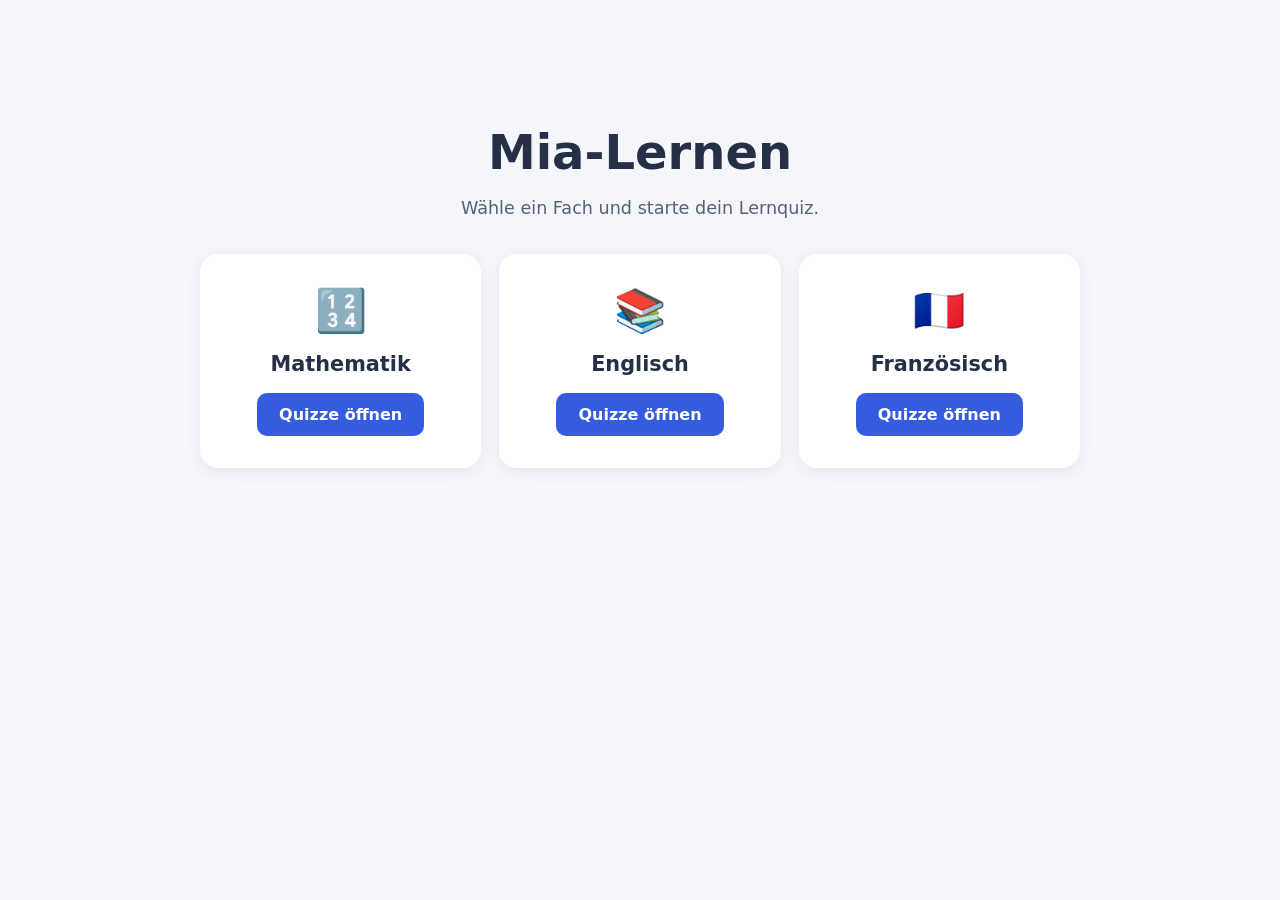
==== index.html @ 2c47d6ae "Add public learning app landing page" ====
<!DOCTYPE html>
<html lang="de">
<head>
  <meta charset="UTF-8">
  <meta name="viewport" content="width=device-width, initial-scale=1">
  <meta name="description" content="Interaktive Lernquizze für Mathematik, Englisch und Französisch.">
  <title>Mia-Lernen</title>
  <style>
    :root { color-scheme: light; font-family: system-ui, -apple-system, Segoe UI, sans-serif; }
    * { box-sizing: border-box; }
    body { background: #f4f6fb; color: #253047; margin: 0; padding: 24px; }
    main { max-width: 880px; margin: min(12vh, 100px) auto; text-align: center; }
    h1 { font-size: clamp(2rem, 5vw, 3rem); margin-bottom: 12px; }
    .intro { color: #536179; font-size: 1.1rem; }
    .subjects { display: grid; grid-template-columns: repeat(auto-fit, minmax(200px, 1fr)); gap: 18px; margin-top: 36px; }
    .subject { background: white; border-radius: 18px; padding: 32px 16px; box-shadow: 0 4px 16px #172b4d12; }
    .emoji { font-size: 42px; }
    .subject h2 { font-size: 1.3rem; }
    .subject a { display: inline-block; background: #355cde; color: white; padding: 12px 22px; border-radius: 10px; text-decoration: none; font-weight: 650; }
    .subject a:hover, .subject a:focus-visible { background: #2649bd; }
  </style>
</head>
<body>
  <main>
    <h1>Mia-Lernen</h1>
    <p class="intro">Wähle ein Fach und starte dein Lernquiz.</p>
    <div class="subjects">
      <section class="subject">
        <div class="emoji" aria-hidden="true">🔢</div>
        <h2>Mathematik</h2>
        <a href="mathe.html">Quizze öffnen</a>
      </section>
      <section class="subject">
        <div class="emoji" aria-hidden="true">📚</div>
        <h2>Englisch</h2>
        <a href="englisch.html">Quizze öffnen</a>
      </section>
      <section class="subject">
        <div class="emoji" aria-hidden="true">🇫🇷</div>
        <h2>Französisch</h2>
        <a href="franzoesisch.html">Quizze öffnen</a>
      </section>
    </div>
  </main>
</body>
</html>
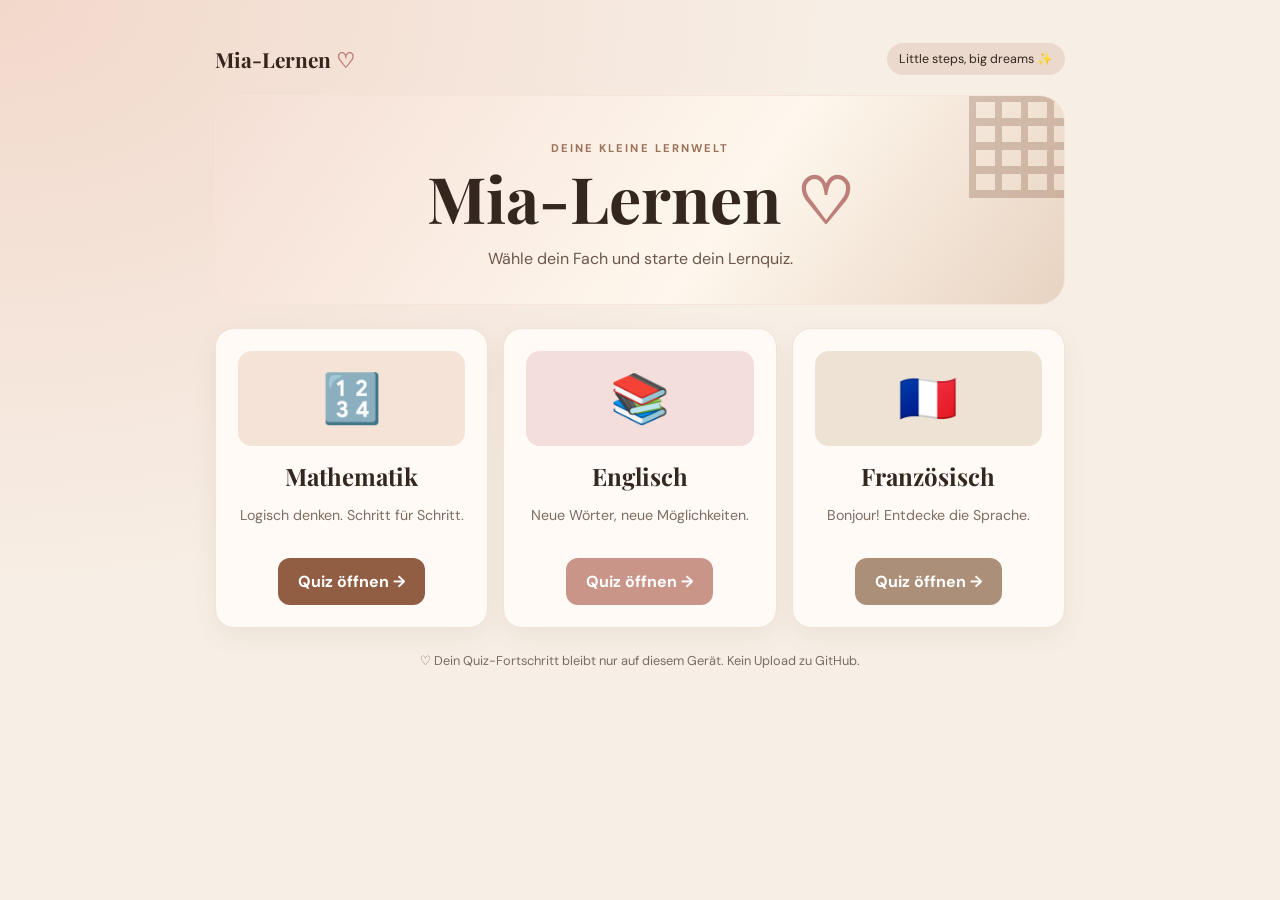
==== commit 31adb6d9: "Add warm fashion-inspired design and private adaptive quiz practice" ====
--- a/index.html
+++ b/index.html
@@ -1,46 +1 @@
-<!DOCTYPE html>
-<html lang="de">
-<head>
-  <meta charset="UTF-8">
-  <meta name="viewport" content="width=device-width, initial-scale=1">
-  <meta name="description" content="Interaktive Lernquizze für Mathematik, Englisch und Französisch.">
-  <title>Mia-Lernen</title>
-  <style>
-    :root { color-scheme: light; font-family: system-ui, -apple-system, Segoe UI, sans-serif; }
-    * { box-sizing: border-box; }
-    body { background: #f4f6fb; color: #253047; margin: 0; padding: 24px; }
-    main { max-width: 880px; margin: min(12vh, 100px) auto; text-align: center; }
-    h1 { font-size: clamp(2rem, 5vw, 3rem); margin-bottom: 12px; }
-    .intro { color: #536179; font-size: 1.1rem; }
-    .subjects { display: grid; grid-template-columns: repeat(auto-fit, minmax(200px, 1fr)); gap: 18px; margin-top: 36px; }
-    .subject { background: white; border-radius: 18px; padding: 32px 16px; box-shadow: 0 4px 16px #172b4d12; }
-    .emoji { font-size: 42px; }
-    .subject h2 { font-size: 1.3rem; }
-    .subject a { display: inline-block; background: #355cde; color: white; padding: 12px 22px; border-radius: 10px; text-decoration: none; font-weight: 650; }
-    .subject a:hover, .subject a:focus-visible { background: #2649bd; }
-  </style>
-</head>
-<body>
-  <main>
-    <h1>Mia-Lernen</h1>
-    <p class="intro">Wähle ein Fach und starte dein Lernquiz.</p>
-    <div class="subjects">
-      <section class="subject">
-        <div class="emoji" aria-hidden="true">🔢</div>
-        <h2>Mathematik</h2>
-        <a href="mathe.html">Quizze öffnen</a>
-      </section>
-      <section class="subject">
-        <div class="emoji" aria-hidden="true">📚</div>
-        <h2>Englisch</h2>
-        <a href="englisch.html">Quizze öffnen</a>
-      </section>
-      <section class="subject">
-        <div class="emoji" aria-hidden="true">🇫🇷</div>
-        <h2>Französisch</h2>
-        <a href="franzoesisch.html">Quizze öffnen</a>
-      </section>
-    </div>
-  </main>
-</body>
-</html>
+<!doctype html><html lang="de"><head><meta charset="utf-8"><meta name="viewport" content="width=device-width,initial-scale=1"><meta name="description" content="Mia-Lernen: Quizze für Mathematik, Englisch und Französisch"><title>Mia-Lernen</title><link rel="stylesheet" href="./style.css"></head><body><main><header class="top"><a class="brand" href="./index.html">Mia-Lernen <span class="heart">♡</span></a><span class="tag">Little steps, big dreams ✨</span></header><section class="hero"><div class="eyebrow">Deine kleine Lernwelt</div><h1>Mia-Lernen <span class="heart">♡</span></h1><p>Wähle dein Fach und starte dein Lernquiz.</p></section><div class="subjects"><section class="subject"><div class="emoji" aria-hidden="true">🔢</div><h2>Mathematik</h2><p>Logisch denken. Schritt für Schritt.</p><a href="./mathe.html">Quiz öffnen →</a></section><section class="subject"><div class="emoji" aria-hidden="true">📚</div><h2>Englisch</h2><p>Neue Wörter, neue Möglichkeiten.</p><a href="./englisch.html">Quiz öffnen →</a></section><section class="subject"><div class="emoji" aria-hidden="true">🇫🇷</div><h2>Französisch</h2><p>Bonjour! Entdecke die Sprache.</p><a href="./franzoesisch.html">Quiz öffnen →</a></section></div><p class="privacy">♡ Dein Quiz-Fortschritt bleibt nur auf diesem Gerät. Kein Upload zu GitHub.</p></main></body></html>
--- a/style.css
+++ b/style.css
@@ -0,0 +1,2 @@
+@import url('https://fonts.googleapis.com/css2?family=DM+Sans:wght@400;500;600;700&family=Playfair+Display:wght@500;600;700&display=swap');
+:root{font-family:"DM Sans",system-ui,sans-serif;color:#33271f;background:#f7efe6}*{box-sizing:border-box}body{margin:0;min-height:100vh;background:radial-gradient(ellipse at top left,#f2d8cb 0%,transparent 48%),#f7efe6;padding:18px}h1,h2,h3{font-family:"Playfair Display",Georgia,serif}a{color:#855c46}main{max-width:850px;margin:25px auto}.top{display:flex;justify-content:space-between;align-items:center;gap:14px;margin-bottom:20px}.brand{font-family:"Playfair Display",serif;font-size:1.3rem;font-weight:700;text-decoration:none;color:#34241c}.tag{font-size:.78rem;background:#ead9cc;border-radius:99px;padding:8px 12px}.hero{text-align:center;padding:45px 18px 35px;border-radius:26px;background:linear-gradient(125deg,#f5dfd5 0%,#fef7ed 60%,#e8d3c1 100%);border:1px solid #f6e4d9;position:relative;overflow:hidden}.hero:before{content:"";position:absolute;width:150px;height:150px;right:-55px;top:-48px;opacity:.28;background:repeating-linear-gradient(0deg,#7f5138 0 8px,transparent 8px 24px),repeating-linear-gradient(90deg,#7f5138 0 7px,transparent 7px 26px)}.hero h1{font-size:clamp(2.5rem,7vw,4rem);margin:0 0 8px}.hero p{margin:0;color:#6c564a}.eyebrow{letter-spacing:.18em;text-transform:uppercase;font-size:.7rem;font-weight:700;color:#9c715a}.subjects{display:grid;grid-template-columns:repeat(3,minmax(0,1fr));gap:15px;margin-top:23px}.subject,.panel{background:#fffaf5;border:1px solid #f0e3d7;border-radius:19px;padding:22px;box-shadow:0 9px 26px #56331c12}.subject{text-align:center}.subject .emoji{font-size:3rem;background:#f4e3d6;border-radius:14px;padding:16px 0;margin-bottom:14px}.subject:nth-child(2) .emoji{background:#f3dedc}.subject:nth-child(3) .emoji{background:#eee2d4}.subject h2{margin:4px 0 8px;font-size:1.5rem}.subject p{font-size:.89rem;color:#7d6d62;min-height:38px}.btn,.subject a{display:inline-block;background:#925e43;color:white;padding:13px 20px;border-radius:12px;text-decoration:none;border:0;cursor:pointer;font:inherit;font-weight:700}.subject:nth-child(2) a{background:#ca9589}.subject:nth-child(3) a{background:#ac8f78}.btn:hover,.subject a:hover{filter:brightness(.94)}.btn:disabled{opacity:.45;cursor:default}.muted{color:#796b63}.panel{margin:18px 0}.pill{background:#f4e3d6;padding:8px 12px;border-radius:99px;font-size:.8rem}.tip{border-left:4px solid #c29378;background:#f8ede3;padding:15px;border-radius:12px;margin:18px 0}.tip strong{color:#805439}.tip p{margin:7px 0 13px}.option{display:block;width:100%;padding:15px;text-align:left;font:inherit;border:1.5px solid #ddc9ba;border-radius:13px;background:#fffaf5;margin:10px 0;cursor:pointer;color:#392b23}.option:hover:not(:disabled){border-color:#a16d51;background:#fcf0e6}.option:disabled{cursor:default}.right{background:#e7f5e9;border-color:#43875b}.wrong{background:#fce9e8;border-color:#bc6a62}.hidden{display:none}.bar{background:#e7d9cf;border-radius:99px;height:9px;overflow:hidden}.bar>div{background:#ad8064;height:100%;transition:width .25s}.privacy{font-size:.8rem;color:#796b63;text-align:center;margin:24px 0}.center{text-align:center}.feedback{background:#f6e6da;border-radius:12px;padding:14px;margin:14px 0}.stats{display:flex;flex-wrap:wrap;gap:9px;margin:15px 0}.stats span{background:#f0e3d7;border-radius:12px;padding:9px 13px;font-size:.85rem}.heart{color:#bc7f79}@media(max-width:640px){.subjects{grid-template-columns:1fr}.hero{padding:36px 15px}.subject p{min-height:auto}main{margin:12px auto}h1{font-size:2rem}}
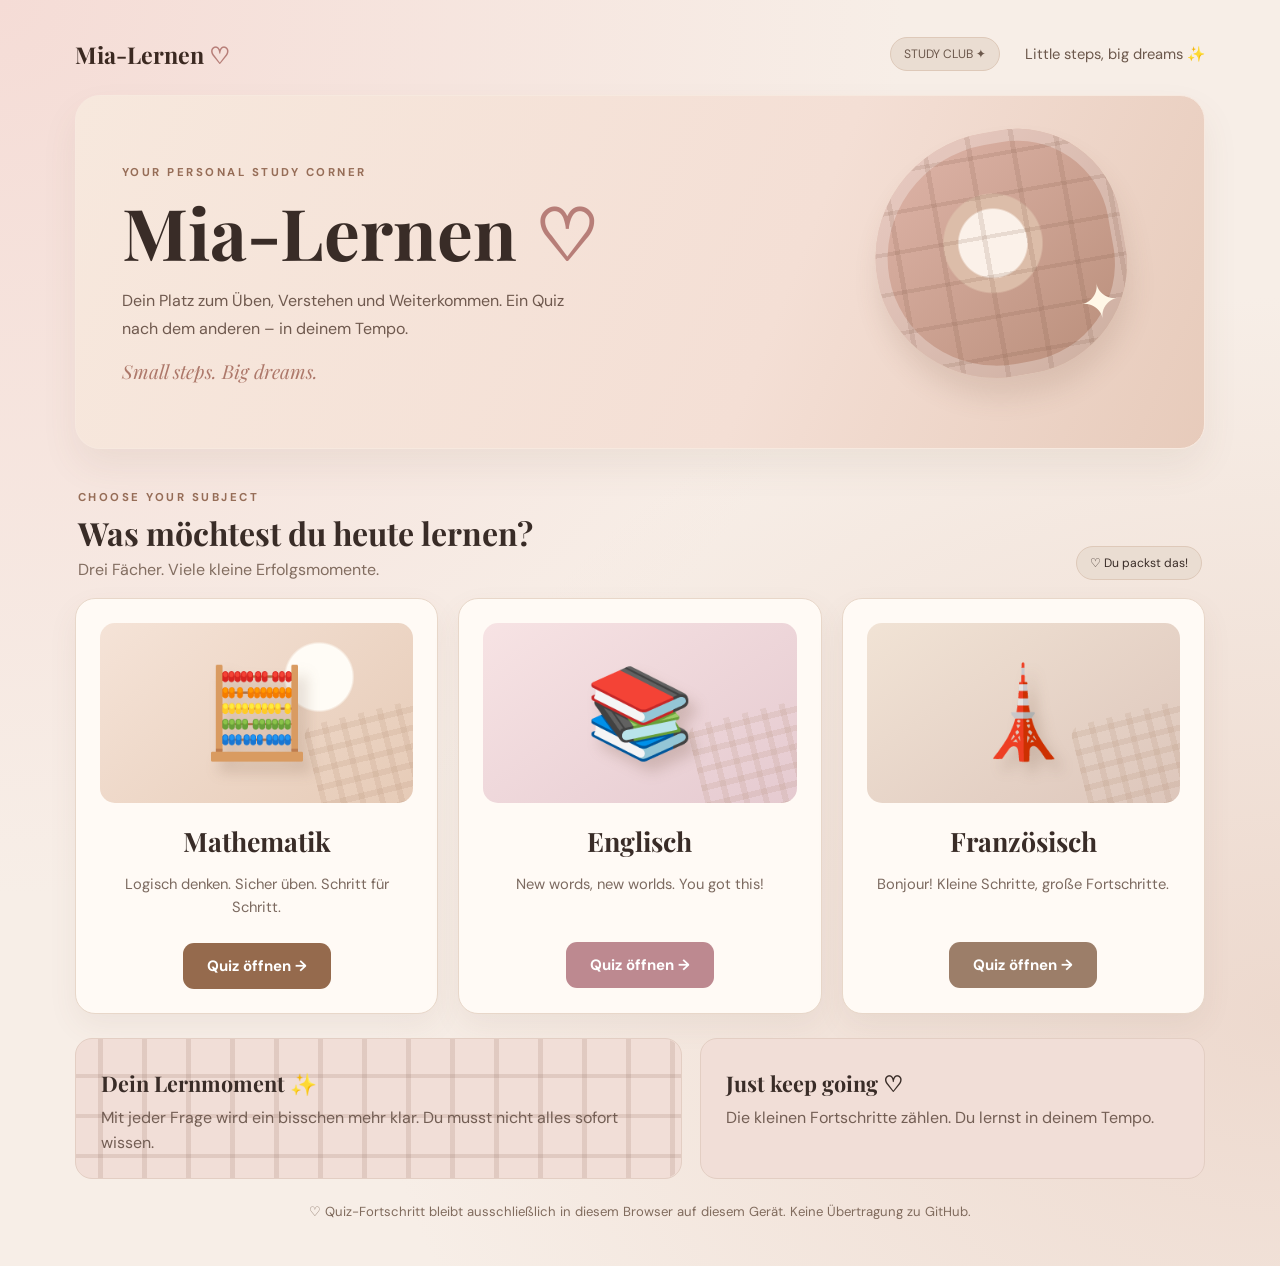
==== commit f1719c25: "Polish editorial study design: index.html" ====
--- a/index.html
+++ b/index.html
@@ -1 +1 @@
-<!doctype html><html lang="de"><head><meta charset="utf-8"><meta name="viewport" content="width=device-width,initial-scale=1"><meta name="description" content="Mia-Lernen: Quizze für Mathematik, Englisch und Französisch"><title>Mia-Lernen</title><link rel="stylesheet" href="./style.css"></head><body><main><header class="top"><a class="brand" href="./index.html">Mia-Lernen <span class="heart">♡</span></a><span class="tag">Little steps, big dreams ✨</span></header><section class="hero"><div class="eyebrow">Deine kleine Lernwelt</div><h1>Mia-Lernen <span class="heart">♡</span></h1><p>Wähle dein Fach und starte dein Lernquiz.</p></section><div class="subjects"><section class="subject"><div class="emoji" aria-hidden="true">🔢</div><h2>Mathematik</h2><p>Logisch denken. Schritt für Schritt.</p><a href="./mathe.html">Quiz öffnen →</a></section><section class="subject"><div class="emoji" aria-hidden="true">📚</div><h2>Englisch</h2><p>Neue Wörter, neue Möglichkeiten.</p><a href="./englisch.html">Quiz öffnen →</a></section><section class="subject"><div class="emoji" aria-hidden="true">🇫🇷</div><h2>Französisch</h2><p>Bonjour! Entdecke die Sprache.</p><a href="./franzoesisch.html">Quiz öffnen →</a></section></div><p class="privacy">♡ Dein Quiz-Fortschritt bleibt nur auf diesem Gerät. Kein Upload zu GitHub.</p></main></body></html>+<!doctype html><html lang="de"><head><meta charset="utf-8"><meta name="viewport" content="width=device-width,initial-scale=1"><meta name="description" content="Mia-Lernen: Mathematik, Englisch und Französisch spielerisch üben"><title>Mia-Lernen</title><link rel="stylesheet" href="./style.css"></head><body><main><header class="top"><a class="brand" href="./index.html">Mia-Lernen <span class="heart">♡</span></a><nav class="topnav" aria-label="Navigation"><span class="tag">STUDY CLUB ✦</span><span>Little steps, big dreams ✨</span></nav></header><section class="hero"><div class="hero-copy"><span class="eyebrow">Your personal study corner</span><h1>Mia-Lernen <span class="heart">♡</span></h1><p>Dein Platz zum Üben, Verstehen und Weiterkommen. Ein Quiz nach dem anderen – in deinem Tempo.</p><span class="motto">Small steps. Big dreams.</span></div><div class="hero-ornament" aria-hidden="true"></div></section><div class="home-intro"><div><span class="eyebrow">CHOOSE YOUR SUBJECT</span><h2>Was möchtest du heute lernen?</h2><p>Drei Fächer. Viele kleine Erfolgsmomente.</p></div><span class="tag">♡ Du packst das!</span></div><div class="subjects"><article class="subject subject-mathe"><div class="subject-art" aria-hidden="true"><span>🧮</span></div><h2>Mathematik</h2><p>Logisch denken. Sicher üben. Schritt für Schritt.</p><a href="./mathe.html">Quiz öffnen →</a></article><article class="subject subject-englisch"><div class="subject-art" aria-hidden="true"><span>📚</span></div><h2>Englisch</h2><p>New words, new worlds. You got this!</p><a href="./englisch.html">Quiz öffnen →</a></article><article class="subject subject-franzoesisch"><div class="subject-art" aria-hidden="true"><span>🗼</span></div><h2>Französisch</h2><p>Bonjour! Kleine Schritte, große Fortschritte.</p><a href="./franzoesisch.html">Quiz öffnen →</a></article></div><div class="home-foot"><section class="mini-note plaid"><h3>Dein Lernmoment ✨</h3><p>Mit jeder Frage wird ein bisschen mehr klar. Du musst nicht alles sofort wissen.</p></section><section class="mini-note"><h3>Just keep going ♡</h3><p>Die kleinen Fortschritte zählen. Du lernst in deinem Tempo.</p></section></div><p class="privacy">♡ Quiz-Fortschritt bleibt ausschließlich in diesem Browser auf diesem Gerät. Keine Übertragung zu GitHub.</p></main></body></html>
--- a/style.css
+++ b/style.css
@@ -1,2 +1,2 @@
-@import url('https://fonts.googleapis.com/css2?family=DM+Sans:wght@400;500;600;700&family=Playfair+Display:wght@500;600;700&display=swap');
-:root{font-family:"DM Sans",system-ui,sans-serif;color:#33271f;background:#f7efe6}*{box-sizing:border-box}body{margin:0;min-height:100vh;background:radial-gradient(ellipse at top left,#f2d8cb 0%,transparent 48%),#f7efe6;padding:18px}h1,h2,h3{font-family:"Playfair Display",Georgia,serif}a{color:#855c46}main{max-width:850px;margin:25px auto}.top{display:flex;justify-content:space-between;align-items:center;gap:14px;margin-bottom:20px}.brand{font-family:"Playfair Display",serif;font-size:1.3rem;font-weight:700;text-decoration:none;color:#34241c}.tag{font-size:.78rem;background:#ead9cc;border-radius:99px;padding:8px 12px}.hero{text-align:center;padding:45px 18px 35px;border-radius:26px;background:linear-gradient(125deg,#f5dfd5 0%,#fef7ed 60%,#e8d3c1 100%);border:1px solid #f6e4d9;position:relative;overflow:hidden}.hero:before{content:"";position:absolute;width:150px;height:150px;right:-55px;top:-48px;opacity:.28;background:repeating-linear-gradient(0deg,#7f5138 0 8px,transparent 8px 24px),repeating-linear-gradient(90deg,#7f5138 0 7px,transparent 7px 26px)}.hero h1{font-size:clamp(2.5rem,7vw,4rem);margin:0 0 8px}.hero p{margin:0;color:#6c564a}.eyebrow{letter-spacing:.18em;text-transform:uppercase;font-size:.7rem;font-weight:700;color:#9c715a}.subjects{display:grid;grid-template-columns:repeat(3,minmax(0,1fr));gap:15px;margin-top:23px}.subject,.panel{background:#fffaf5;border:1px solid #f0e3d7;border-radius:19px;padding:22px;box-shadow:0 9px 26px #56331c12}.subject{text-align:center}.subject .emoji{font-size:3rem;background:#f4e3d6;border-radius:14px;padding:16px 0;margin-bottom:14px}.subject:nth-child(2) .emoji{background:#f3dedc}.subject:nth-child(3) .emoji{background:#eee2d4}.subject h2{margin:4px 0 8px;font-size:1.5rem}.subject p{font-size:.89rem;color:#7d6d62;min-height:38px}.btn,.subject a{display:inline-block;background:#925e43;color:white;padding:13px 20px;border-radius:12px;text-decoration:none;border:0;cursor:pointer;font:inherit;font-weight:700}.subject:nth-child(2) a{background:#ca9589}.subject:nth-child(3) a{background:#ac8f78}.btn:hover,.subject a:hover{filter:brightness(.94)}.btn:disabled{opacity:.45;cursor:default}.muted{color:#796b63}.panel{margin:18px 0}.pill{background:#f4e3d6;padding:8px 12px;border-radius:99px;font-size:.8rem}.tip{border-left:4px solid #c29378;background:#f8ede3;padding:15px;border-radius:12px;margin:18px 0}.tip strong{color:#805439}.tip p{margin:7px 0 13px}.option{display:block;width:100%;padding:15px;text-align:left;font:inherit;border:1.5px solid #ddc9ba;border-radius:13px;background:#fffaf5;margin:10px 0;cursor:pointer;color:#392b23}.option:hover:not(:disabled){border-color:#a16d51;background:#fcf0e6}.option:disabled{cursor:default}.right{background:#e7f5e9;border-color:#43875b}.wrong{background:#fce9e8;border-color:#bc6a62}.hidden{display:none}.bar{background:#e7d9cf;border-radius:99px;height:9px;overflow:hidden}.bar>div{background:#ad8064;height:100%;transition:width .25s}.privacy{font-size:.8rem;color:#796b63;text-align:center;margin:24px 0}.center{text-align:center}.feedback{background:#f6e6da;border-radius:12px;padding:14px;margin:14px 0}.stats{display:flex;flex-wrap:wrap;gap:9px;margin:15px 0}.stats span{background:#f0e3d7;border-radius:12px;padding:9px 13px;font-size:.85rem}.heart{color:#bc7f79}@media(max-width:640px){.subjects{grid-template-columns:1fr}.hero{padding:36px 15px}.subject p{min-height:auto}main{margin:12px auto}h1{font-size:2rem}}+@import url('https://fonts.googleapis.com/css2?family=DM+Sans:wght@400;500;600;700&family=Playfair+Display:wght@400;500;600;700&display=swap');
+:root{font-family:"DM Sans",system-ui,sans-serif;background:#f7eee7;color:#392c27}*{box-sizing:border-box}body{margin:0;min-height:100vh;background:radial-gradient(ellipse at 0 0,#f5dcd6,transparent 50%),radial-gradient(ellipse at 100% 80%,#edd9ce,transparent 50%),#f7eee7;padding:22px}h1,h2,h3{font-family:"Playfair Display",Georgia,serif}a{color:#87583e}main{max-width:1130px;margin:15px auto}.top{display:flex;justify-content:space-between;align-items:center;gap:20px;margin-bottom:24px}.brand{text-decoration:none;color:#3b2921;font:700 1.45rem "Playfair Display",serif}.topnav{display:flex;align-items:center;gap:25px;font-size:.92rem;color:#6c584c}.topnav a{text-decoration:none}.tag{background:#eaddd2;border:1px solid #dec9b9;border-radius:30px;padding:8px 13px;font-size:.76rem}.hero{position:relative;overflow:hidden;border-radius:25px;background:linear-gradient(112deg,#f7e8dd,#f4dfd5 62%,#e7cbbb);min-height:294px;padding:64px 46px;display:flex;align-items:center;box-shadow:0 18px 36px #79594314;border:1px solid #f7e9df}.hero-copy{position:relative;z-index:2;width:67%}.hero h1{font-size:clamp(2.7rem,6vw,4.45rem);line-height:1.1;margin:12px 0}.hero p{color:#6f594e;max-width:480px;line-height:1.7}.eyebrow{letter-spacing:.22em;text-transform:uppercase;font-size:.71rem;font-weight:700;color:#966d57}.hero-ornament{position:absolute;right:7%;top:36px;width:250px;height:245px;border-radius:55% 45% 48% 52%;background:radial-gradient(circle at 48% 45%,#fbf1e9 0 18%,#dcbda9 19% 26%,transparent 27%),linear-gradient(145deg,#e0b6aa,#b88d79);box-shadow:inset 0 0 0 12px #ffffff4a,0 20px 26px #74534025;transform:rotate(-10deg)}.hero-ornament:before,.plaid:before{content:"";position:absolute;inset:0;background:repeating-linear-gradient(0deg,transparent 0 20px,#7f584525 20px 24px,transparent 24px 40px),repeating-linear-gradient(90deg,transparent 0 22px,#7f584525 22px 27px,transparent 27px 44px);border-radius:inherit}.hero-ornament:after{content:"✦";position:absolute;bottom:27px;right:15px;color:#fff7e7;font-size:48px}.home-intro{display:flex;align-items:end;justify-content:space-between;gap:15px;margin:36px 3px 18px}.home-intro h2{font-size:2rem;margin:5px 0}.home-intro p{color:#826d60;margin:0}.subjects{display:grid;grid-template-columns:repeat(3,minmax(0,1fr));gap:20px}.subject,.panel{background:#fffaf5;border:1px solid #e8d7c9;border-radius:20px;padding:24px;box-shadow:0 12px 30px #74534012}.subject{text-align:center;transition:transform .18s ease,box-shadow .18s ease}.subject:hover{transform:translateY(-3px);box-shadow:0 15px 35px #74534024}.subject-art{height:180px;border-radius:15px;display:grid;place-items:center;overflow:hidden;position:relative;background:radial-gradient(circle at 70% 30%,#fffcf6 0 13%,transparent 14%),linear-gradient(140deg,#f5e3d7,#e6cbb7)}.subject-art:before{content:"";position:absolute;width:120px;height:120px;background:repeating-linear-gradient(0deg,#a9826622 0 6px,transparent 6px 18px),repeating-linear-gradient(90deg,#a9826622 0 6px,transparent 6px 19px);transform:rotate(-14deg);right:-22px;bottom:-28px;border-radius:12px}.subject-art span{position:relative;font-size:5.5rem;filter:drop-shadow(8px 10px 7px #67452d35)}.subject-englisch .subject-art{background:linear-gradient(145deg,#f7e3e4,#e5cad0)}.subject-franzoesisch .subject-art{background:linear-gradient(145deg,#f1e3d5,#ddc6bb)}.subject h2{font-size:1.67rem;margin:20px 0 8px}.subject p{color:#7c6a60;font-size:.92rem;min-height:45px;line-height:1.55}.btn,.subject a{display:inline-block;border:0;border-radius:11px;background:#956a4d;color:#fff;font:700 .94rem "DM Sans",sans-serif;padding:13px 24px;text-decoration:none;cursor:pointer;transition:filter .15s}.subject a{margin-top:9px}.subject-englisch a{background:#bd8990}.subject-franzoesisch a{background:#9c7e69}.btn:hover,.subject a:hover{filter:brightness(.91)}.btn:disabled{opacity:.5;cursor:default}.home-foot{display:grid;grid-template-columns:1.2fr 1fr;gap:18px;margin-top:24px}.mini-note{background:#f1ded7;border:1px solid #e3cec3;border-radius:17px;padding:22px 25px}.mini-note h3{font-size:1.35rem;margin:8px 0}.mini-note p{margin:0;color:#735e54;line-height:1.6}.plaid{position:relative;overflow:hidden}.plaid>*{position:relative;z-index:1}.muted{color:#78675e}.panel{margin:20px 0}.panel h2{font-size:1.7rem}.pill{display:inline-block;background:#efe1d6;padding:8px 13px;border-radius:99px;font-size:.76rem;letter-spacing:.02em}.tip{background:#f8eee6;border:1px solid #ecdbce;border-radius:14px;padding:19px 22px;margin:22px 0}.tip strong{color:#95684c}.tip p{line-height:1.65;margin:8px 0 17px}.option{display:block;width:100%;padding:16px 19px;margin:11px 0;border:1.5px solid #dfcbbd;border-radius:13px;background:#fffbf6;text-align:left;font:500 1rem "DM Sans",sans-serif;color:#382820;cursor:pointer;transition:background .12s,border-color .12s}.option:hover:not(:disabled){background:#f9eee3;border-color:#9e765e}.option:disabled{cursor:default}.right{background:#e8f5e9;border-color:#4a8960}.wrong{background:#fce8e6;border-color:#b66b66}.hidden{display:none}.bar{background:#e8d9ce;border-radius:99px;height:9px;overflow:hidden;margin:16px 0 25px}.bar>div{height:100%;background:#ae806a;transition:width .2s}.stats{display:flex;gap:10px;flex-wrap:wrap;margin:17px 0}.stats span{background:#f3e7de;border-radius:12px;padding:12px 15px;font-size:.87rem}.feedback{background:#f7e7da;border:1px solid #ecd6c6;border-radius:14px;padding:17px;margin:16px 0}.center{text-align:center}.privacy{font-size:.82rem;color:#806b5d;text-align:center;margin:24px 0}.heart{color:#b77e78}.subject-hero{min-height:300px}.subject-hero .hero-copy{width:63%}.subject-hero .hero-ornament{width:235px;height:225px;top:36px;right:8%}.subject-hero[data-theme=englisch]{background:linear-gradient(115deg,#f9e9e5,#e7d3d2)}.subject-hero[data-theme=franzoesisch]{background:linear-gradient(115deg,#f8ecdf,#e6d2c5)}.subject-hero[data-theme=englisch] .hero-ornament{background:linear-gradient(135deg,#d8b0b9,#b79098)}.subject-hero[data-theme=franzoesisch] .hero-ornament{background:linear-gradient(135deg,#dcc3b0,#a98b77)}.subject-marker{position:absolute;right:14%;top:87px;font-size:5.2rem;z-index:1;filter:drop-shadow(7px 12px 5px #69493030)}.sectionheading{margin:33px 5px 10px}.sectionheading h2{margin:6px 0;font-size:1.9rem}.sectionheading p{color:#8a7263;margin:0}.quiz-frame{max-width:850px;margin:0 auto}.quiz-frame .panel{padding:34px 36px}.back-link{text-decoration:none;font-weight:600}.motto{font-family:"Playfair Display",serif;font-style:italic;font-size:1.2rem;color:#ad786a}@media(max-width:760px){body{padding:14px}.topnav{gap:8px}.tag{display:none}.hero{padding:45px 25px;min-height:260px}.hero-copy,.subject-hero .hero-copy{width:75%}.hero-ornament{right:-75px;opacity:.42}.subject-marker{right:10px}.subjects{grid-template-columns:1fr}.subject-art{height:165px}.subject p{min-height:0}.home-foot{grid-template-columns:1fr}.quiz-frame .panel{padding:23px}.home-intro{margin-top:25px}.home-intro h2{font-size:1.7rem}}@media(max-width:420px){.hero-copy,.subject-hero .hero-copy{width:100%}.hero-ornament,.subject-marker{opacity:.16}.hero h1{font-size:2.5rem}.top{margin-bottom:15px}}
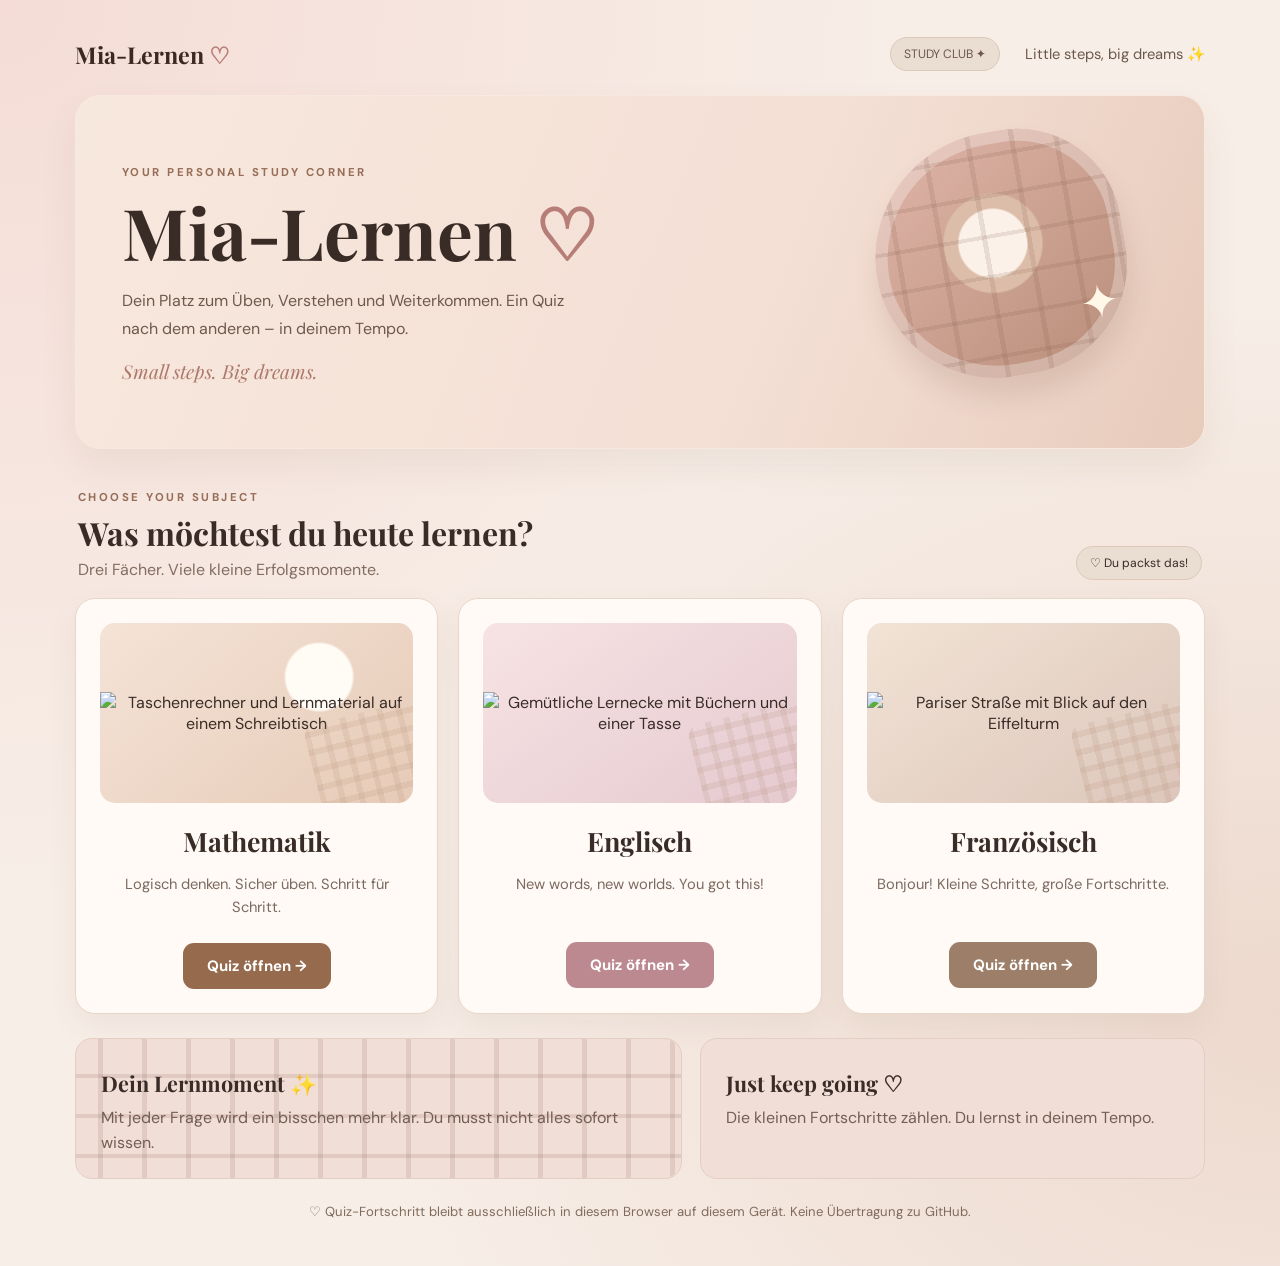
==== commit b0c3a347: "Add photo-based subject visuals to index.html" ====
--- a/index.html
+++ b/index.html
@@ -1 +1 @@
-<!doctype html><html lang="de"><head><meta charset="utf-8"><meta name="viewport" content="width=device-width,initial-scale=1"><meta name="description" content="Mia-Lernen: Mathematik, Englisch und Französisch spielerisch üben"><title>Mia-Lernen</title><link rel="stylesheet" href="./style.css"></head><body><main><header class="top"><a class="brand" href="./index.html">Mia-Lernen <span class="heart">♡</span></a><nav class="topnav" aria-label="Navigation"><span class="tag">STUDY CLUB ✦</span><span>Little steps, big dreams ✨</span></nav></header><section class="hero"><div class="hero-copy"><span class="eyebrow">Your personal study corner</span><h1>Mia-Lernen <span class="heart">♡</span></h1><p>Dein Platz zum Üben, Verstehen und Weiterkommen. Ein Quiz nach dem anderen – in deinem Tempo.</p><span class="motto">Small steps. Big dreams.</span></div><div class="hero-ornament" aria-hidden="true"></div></section><div class="home-intro"><div><span class="eyebrow">CHOOSE YOUR SUBJECT</span><h2>Was möchtest du heute lernen?</h2><p>Drei Fächer. Viele kleine Erfolgsmomente.</p></div><span class="tag">♡ Du packst das!</span></div><div class="subjects"><article class="subject subject-mathe"><div class="subject-art" aria-hidden="true"><span>🧮</span></div><h2>Mathematik</h2><p>Logisch denken. Sicher üben. Schritt für Schritt.</p><a href="./mathe.html">Quiz öffnen →</a></article><article class="subject subject-englisch"><div class="subject-art" aria-hidden="true"><span>📚</span></div><h2>Englisch</h2><p>New words, new worlds. You got this!</p><a href="./englisch.html">Quiz öffnen →</a></article><article class="subject subject-franzoesisch"><div class="subject-art" aria-hidden="true"><span>🗼</span></div><h2>Französisch</h2><p>Bonjour! Kleine Schritte, große Fortschritte.</p><a href="./franzoesisch.html">Quiz öffnen →</a></article></div><div class="home-foot"><section class="mini-note plaid"><h3>Dein Lernmoment ✨</h3><p>Mit jeder Frage wird ein bisschen mehr klar. Du musst nicht alles sofort wissen.</p></section><section class="mini-note"><h3>Just keep going ♡</h3><p>Die kleinen Fortschritte zählen. Du lernst in deinem Tempo.</p></section></div><p class="privacy">♡ Quiz-Fortschritt bleibt ausschließlich in diesem Browser auf diesem Gerät. Keine Übertragung zu GitHub.</p></main></body></html>+<!doctype html><html lang="de"><head><meta charset="utf-8"><meta name="viewport" content="width=device-width,initial-scale=1"><meta name="description" content="Mia-Lernen: Mathematik, Englisch und Französisch spielerisch üben"><title>Mia-Lernen</title><link rel="stylesheet" href="./style.css"></head><body><main><header class="top"><a class="brand" href="./index.html">Mia-Lernen <span class="heart">♡</span></a><nav class="topnav" aria-label="Navigation"><span class="tag">STUDY CLUB ✦</span><span>Little steps, big dreams ✨</span></nav></header><section class="hero"><div class="hero-copy"><span class="eyebrow">Your personal study corner</span><h1>Mia-Lernen <span class="heart">♡</span></h1><p>Dein Platz zum Üben, Verstehen und Weiterkommen. Ein Quiz nach dem anderen – in deinem Tempo.</p><span class="motto">Small steps. Big dreams.</span></div><div class="hero-ornament" aria-hidden="true"></div></section><div class="home-intro"><div><span class="eyebrow">CHOOSE YOUR SUBJECT</span><h2>Was möchtest du heute lernen?</h2><p>Drei Fächer. Viele kleine Erfolgsmomente.</p></div><span class="tag">♡ Du packst das!</span></div><div class="subjects"><article class="subject subject-mathe"><div class="subject-art"><img src="https://images.pexels.com/photos/27647746/pexels-photo-27647746.jpeg?auto=compress&cs=tinysrgb&w=900" alt="Taschenrechner und Lernmaterial auf einem Schreibtisch" loading="lazy"></div><h2>Mathematik</h2><p>Logisch denken. Sicher üben. Schritt für Schritt.</p><a href="./mathe.html">Quiz öffnen →</a></article><article class="subject subject-englisch"><div class="subject-art"><img src="https://images.pexels.com/photos/14818791/pexels-photo-14818791.jpeg?auto=compress&cs=tinysrgb&w=900" alt="Gemütliche Lernecke mit Büchern und einer Tasse" loading="lazy"></div><h2>Englisch</h2><p>New words, new worlds. You got this!</p><a href="./englisch.html">Quiz öffnen →</a></article><article class="subject subject-franzoesisch"><div class="subject-art"><img src="https://images.pexels.com/photos/4039924/pexels-photo-4039924.jpeg?auto=compress&cs=tinysrgb&w=900" alt="Pariser Straße mit Blick auf den Eiffelturm" loading="lazy"></div><h2>Französisch</h2><p>Bonjour! Kleine Schritte, große Fortschritte.</p><a href="./franzoesisch.html">Quiz öffnen →</a></article></div><div class="home-foot"><section class="mini-note plaid"><h3>Dein Lernmoment ✨</h3><p>Mit jeder Frage wird ein bisschen mehr klar. Du musst nicht alles sofort wissen.</p></section><section class="mini-note"><h3>Just keep going ♡</h3><p>Die kleinen Fortschritte zählen. Du lernst in deinem Tempo.</p></section></div><p class="privacy">♡ Quiz-Fortschritt bleibt ausschließlich in diesem Browser auf diesem Gerät. Keine Übertragung zu GitHub.</p></main></body></html>
